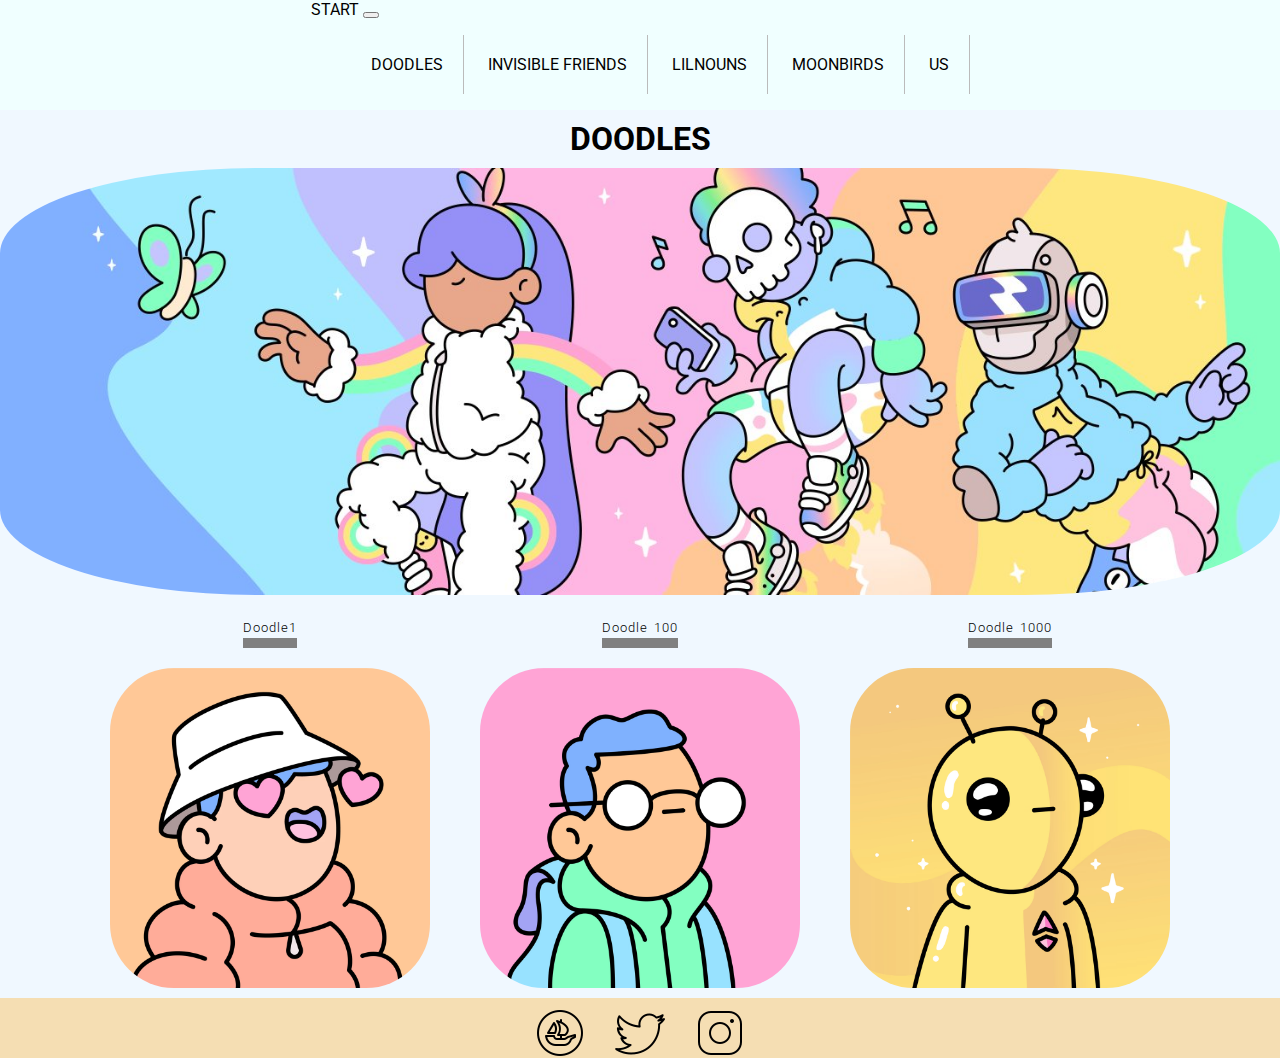
==== pages/doodles.html @ b3904671 "This is my first commit" ====
<!DOCTYPE html>
<html lang="en">

<head>
    <meta charset="UTF-8">
    <meta http-equiv="X-UA-Compatible" content="IE=edge">
    <meta name="viewport" content="width=device-width, initial-scale=1.0">
    <link href="https://cdn.jsdelivr.net/npm/bootstrap@5.0.2/dist/css/bootstrap.min.css" rel="stylesheet"
    integrity="sha384-EVSTQN3/azprG1Anm3QDgpJLIm9Nao0Yz1ztcQTwFspd3yD65VohhpuuCOmLASjC" crossorigin="anonymous">
    <link rel="stylesheet" href="../styles/styles.css">
    <title>Rare Spawn</title>
</head>

<body>
    <header>
        <nav class="navbar navbar-expand-lg navbar-light azure roboto">
            <div class="container-fluid">
                <a class="navbar-brand" href="../index.html">START</a>
                <button class="navbar-toggler" type="button" data-bs-toggle="collapse"
                    data-bs-target="#navbarSupportedContent" aria-controls="navbarSupportedContent"
                    aria-expanded="false" aria-label="Toggle navigation">
                    <span class="navbar-toggler-icon"></span>
                </button>
                <div class="collapse navbar-collapse" id="navbarSupportedContent">
                    <ul class="navbar-nav me-auto mb-2 mb-lg-0">
                        <li class="nav-item">
                            <a class="nav-link active" aria-current="page" href="./doodles.html">DOODLES</a>
                        </li>
                        <li class="nav-item">
                            <a class="nav-link active" aria-current="page" href="./invisiblefriends.html">INVISIBLE FRIENDS</a>
                        </li>
                        <li class="nav-item">
                            <a class="nav-link active" aria-current="page" href="./lilnouns.html">LILNOUNS</a>
                        </li>
                        <li class="nav-item">
                            <a class="nav-link active" aria-current="page" href="./moonbirds.html">MOONBIRDS</a>
                        </li>
                        <li class="nav-item">
                            <a class="nav-link active" aria-current="page" href="./us.html">US</a>
                        </li>
                    </ul>
                </div>
            </div>
        </nav>
    </header>
    <main>
        <h1>DOODLES</h1>
        <img class="banner" src="../images/doodles_banner.jpg" alt="lil nouns banner">
        <section class="padre">
            <div class="nfts">
                <p class="second_paragraph">Doodle1</p>
                <img class="smallimg" src="../images/doodles1.avif" alt="doodles mil">
            </div>
            <div class="nfts">
                <p class="second_paragraph">Doodle 100</p>
                <img class="smallimg" src="../images/doodles100.avif" alt="doodles dos mil">
            </div>
            <div class="nfts">
                <p class="second_paragraph">Doodle 1000</p>
                <img class="smallimg" src="../images/doodles1000.avif" alt="doodles tres mil">
            </div>
        </section>
    </main>
    <footer>
        <div class="social">
            <a href="https://opensea.io/" a target="_blank"> <img src="../images/icons8-opensea-50.png"
                    alt="icono de opensea"></a>
            <a href="https://twitter.com/opensea" a target="_blank"> <img src="../images/icons8-twitter-50.png"
                    alt="icono de twitter"></a>
            <a href="https://www.instagram.com/opensea/?hl=es" a target="_blank"> <img
                    src="../images/icons8-instagram-50.png" alt="icono de instagram"></a>
        </div>
    </footer>
    <script src="https://cdn.jsdelivr.net/npm/bootstrap@5.0.2/dist/js/bootstrap.bundle.min.js"
    integrity="sha384-MrcW6ZMFYlzcLA8Nl+NtUVF0sA7MsXsP1UyJoMp4YLEuNSfAP+JcXn/tWtIaxVXM" crossorigin="anonymous">
</script>
</body>

</html>
---- styles/styles.css ----
@import url('https://fonts.googleapis.com/css2?family=Roboto:ital@0;1&display=swap');

body {
margin: 0;
font-family: Roboto sans-serif;
background-color: aliceblue;
}

.azure{
    background-color: azure;
}
.roboto{
    font-family: Roboto, sans-serif;
}

header {
    display: flex;
    justify-content: center;
    background-color: azure;
}

ul li {
    display:inline-flex;
    list-style-type: none;
}

li {
    font-family: Roboto, sans-serif; 
    border-right: 1px solid #bbb;
    padding: 20px;
}

a {
    color: black;
    text-decoration: none;
}


p {font-family: Roboto, sans serif;

    font-weight:300; 
    
    font-size: 10px;
    
    text-align: left ;
    
    line-height: 20px;
    
    letter-spacing: 8px; 
    
    word-spacing: 15px;
    
    text-transform:uppercase;

    color: black;
}

h1{
    text-align: center;
    font-family: Roboto, sans-serif; 
    margin: 10px;
}

h2{
    text-align: center;
    font-family: Roboto, sans-serif; 
    margin: 20px;
}

.second_paragraph{
    color: black;
    text-transform: capitalize;
    font-size: small;
    text-align: center;
    border-bottom: 10px solid grey;
    word-spacing: 2px;
    letter-spacing: 1px; 
    margin-bottom: 10px;
}
.banner {
    display: flex;
    margin: auto;
    border-radius: 20%;
    margin-top: 10px;
    max-width: 100%;
    height:auto;
}
.banner2 {
    display: flex;
    border-radius: 20%;
    margin-top: 10px;
    max-height: 500px;
    width: 100vh;
}
img {
    display: block;
    margin: auto;
    border-radius: 20%;
    margin-top: 10px;
}

footer{
    margin: auto;
    margin-top: 0;
    background-color: wheat
}

.social {
    display: flex;
    justify-content: center;
}

.social img {
    margin-left: 15px;
    margin-right: 15px;
}

.padre{
    display: flex;
    justify-content: space-between;
    max-width: 120vh;
    margin: auto;
}

.hijo {
    justify-content: center;
    border-radius: 20%;
    margin-top: 10px;
    
}

.nfts{
    display: flex;
    flex-direction: column;
    align-items: center;
    padding: 10px;
}

.smallimg {
    display: flex;
    justify-content: space-between;
    max-width: 320px;
    justify-content: center;
    border-radius: 20%;
    margin-top: 10px;
}

.contenedor{
    margin: 0;
    background-color: white;
    width: 100%;
    display: grid;
    justify-content: center;
    align-items: center;
    grid-template-columns: repeat(3,400px);
    grid-template-rows: repeat(3, 300px);
    grid-template-areas:
    "cero uno dos"
    "tres cuatro cinco"
    "nueve nueve nueve";
}

.contimg{
    background-color:aliceblue;
    width: 100%;
    height: 300px;
    justify-content: center;
    align-items: center;
    display: flex;
}

.contimguno{
    grid-area: cero;
}
.contimguno{
    grid-area: uno;
}
.contimgdos{
    grid-area: dos;
}
.contimgtres{
    grid-area: tres;
}
.contimgcuatro{
    grid-area: cuatro;
}
.contimgcinco{
    grid-area: cinco;
}
.contimgnueve{
    grid-area: nueve;
}

.imgUs{
    background-color:gainsboro;
    color: black;
    font-family: Roboto sans-serif;
    font-weight: 300;
    font-size: 25px;
    height: 90%;
    width: 90%;
    text-align: center;
}

.imgUsb{
    font-weight: 300;
    font-size: 25px;
    width: 60%;
    max-height: 80%;
}

@media screen and (min-width: 1366px) {
    body{
        background-color: silver;
    }
}

@media screen and (max-width: 1366px){
    .contenedor {
        grid-template-columns: repeat(2,400px);
        grid-template-rows: repeat(4, 300px);
        grid-template-areas:
        "cero uno"
        "dos tres"
        "cuatro cinco"
        "nueve nueve"
    }}

@media screen and (max-width: 720px){
    .contenedor {
        grid-template-columns: repeat(1,300px);
        grid-template-rows: repeat(7, 300px);
        grid-template-areas:
        "cero"
        "uno"
        "dos" 
        "tres"
        "cuatro" 
        "cinco"
        "nueve"
    }}

@media screen and (max-width: 360px){
        .contenedor {
            grid-template-columns: repeat(1,200px);
            grid-template-rows: repeat(7, 300px);
            grid-template-areas:
            "cero"
            "uno"
            "dos" 
            "tres"
            "cuatro" 
            "cinco"
            "nueve"
        }}
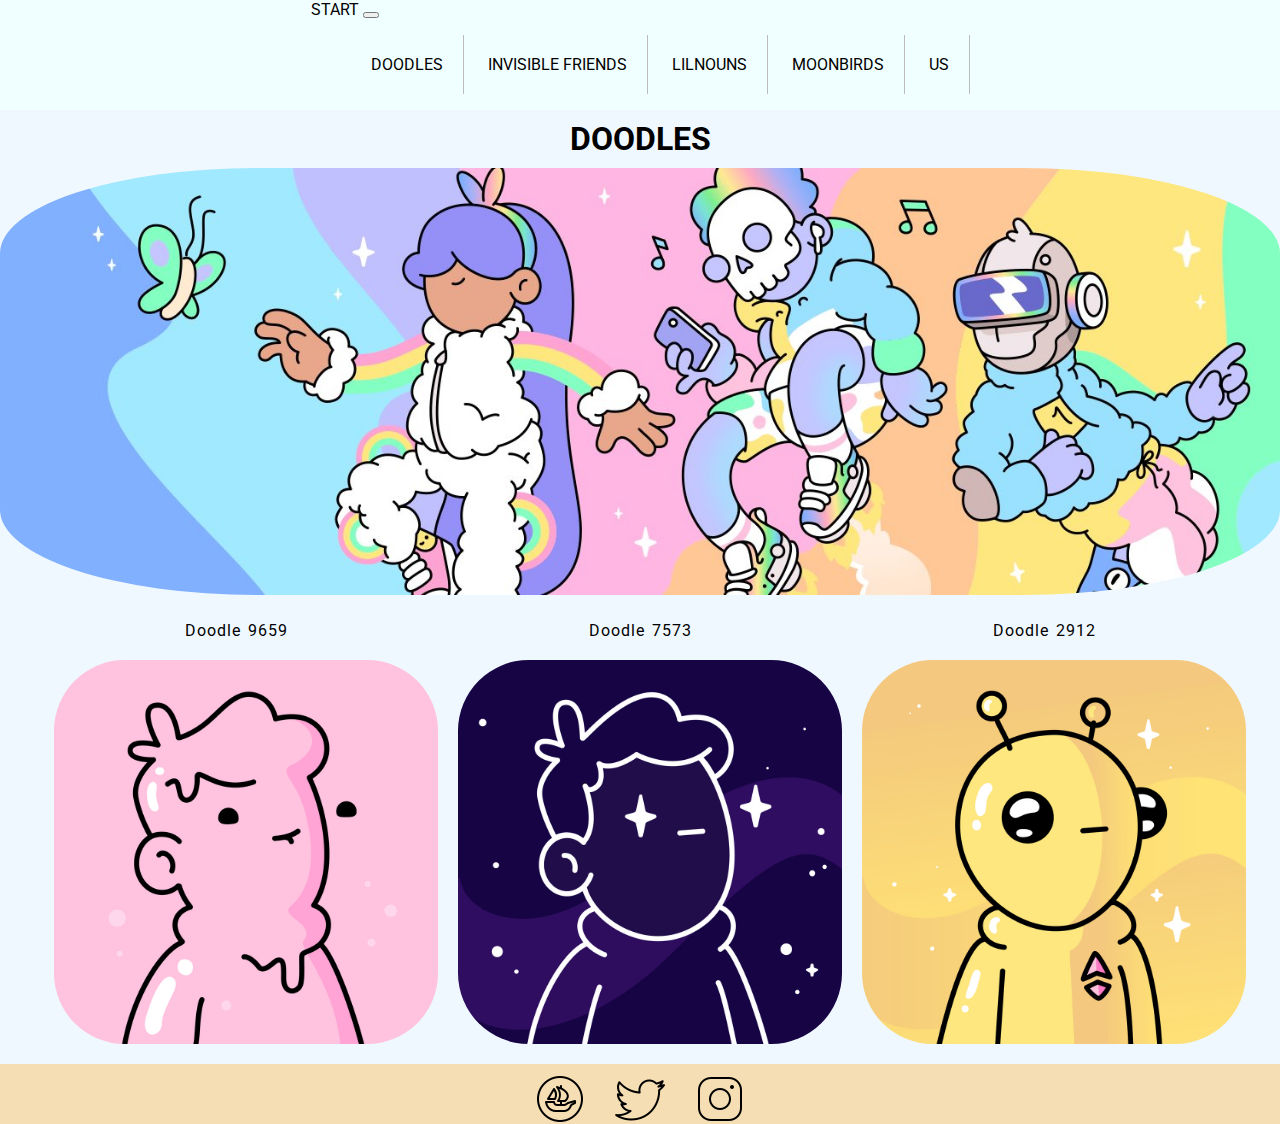
==== commit 7ce8b00b: "Segundo commit. Todos los Flex del HTML son responsive y las imagenes de index y doodles estan linke" ====
--- a/pages/doodles.html
+++ b/pages/doodles.html
@@ -45,19 +45,21 @@
     </header>
     <main>
         <h1>DOODLES</h1>
-        <img class="banner" src="../images/doodles_banner.jpg" alt="lil nouns banner">
+        <a href="https://doodles.app/" a target="_blank"> <img class="banner" src="../images/doodles_banner.jpg" alt="lil nouns banner"></a>
         <section class="padre">
             <div class="nfts">
-                <p class="second_paragraph">Doodle1</p>
-                <img class="smallimg" src="../images/doodles1.avif" alt="doodles mil">
+                <p class="second_paragraph">Doodle 9659</p>
+                <a href="https://opensea.io/assets/ethereum/0x8a90cab2b38dba80c64b7734e58ee1db38b8992e/9659" a target="_blank">
+                <img class="nfts" src="../images/doodle_9659.avif" alt="doodles nueve mil"></a>
             </div>
             <div class="nfts">
-                <p class="second_paragraph">Doodle 100</p>
-                <img class="smallimg" src="../images/doodles100.avif" alt="doodles dos mil">
+                <p class="second_paragraph">Doodle 7573</p>
+                <a href="https://opensea.io/assets/ethereum/0x8a90cab2b38dba80c64b7734e58ee1db38b8992e/7573" a target="_blank">
+                <img class="nfts" src="../images/doodle_7573.avif" alt="doodles siete mil"> </a>
             </div>
             <div class="nfts">
-                <p class="second_paragraph">Doodle 1000</p>
-                <img class="smallimg" src="../images/doodles1000.avif" alt="doodles tres mil">
+                <p class="second_paragraph">Doodle 2912</p>
+                <a href="https://opensea.io/assets/ethereum/0x8a90cab2b38dba80c64b7734e58ee1db38b8992e/2912" a target="_blank"> <img class="nfts" src="../images/doodles1000.avif" alt="doodles tres mil"></a>
             </div>
         </section>
     </main>
--- a/styles/styles.css
+++ b/styles/styles.css
@@ -1,15 +1,16 @@
 @import url('https://fonts.googleapis.com/css2?family=Roboto:ital@0;1&display=swap');
 
 body {
-margin: 0;
-font-family: Roboto sans-serif;
-background-color: aliceblue;
-}
-
-.azure{
+    margin: 0;
+    font-family: Roboto sans-serif;
+    background-color: aliceblue;
+}
+
+.azure {
     background-color: azure;
 }
-.roboto{
+
+.roboto {
     font-family: Roboto, sans-serif;
 }
 
@@ -20,12 +21,12 @@
 }
 
 ul li {
-    display:inline-flex;
+    display: inline-flex;
     list-style-type: none;
 }
 
 li {
-    font-family: Roboto, sans-serif; 
+    font-family: Roboto, sans-serif;
     border-right: 1px solid #bbb;
     padding: 20px;
 }
@@ -36,55 +37,52 @@
 }
 
 
-p {font-family: Roboto, sans serif;
-
-    font-weight:300; 
-    
-    font-size: 10px;
-    
-    text-align: left ;
-    
-    line-height: 20px;
-    
-    letter-spacing: 8px; 
-    
-    word-spacing: 15px;
-    
-    text-transform:uppercase;
-
-    color: black;
-}
-
-h1{
-    text-align: center;
-    font-family: Roboto, sans-serif; 
+p {
+    font-family: Roboto, sans serif;
+
+}
+
+h1 {
+    text-align: center;
+    font-family: Roboto, sans-serif;
     margin: 10px;
 }
 
-h2{
-    text-align: center;
-    font-family: Roboto, sans-serif; 
+h2 {
+    text-align: center;
+    font-family: Roboto, sans-serif;
     margin: 20px;
 }
 
-.second_paragraph{
+.second_paragraph {
     color: black;
     text-transform: capitalize;
-    font-size: small;
-    text-align: center;
-    border-bottom: 10px solid grey;
+    font-size: medium;
+    text-align: center;
     word-spacing: 2px;
-    letter-spacing: 1px; 
+    letter-spacing: 1px;
     margin-bottom: 10px;
 }
+
+.third_paragraph {
+    color: black;
+    text-transform: capitalize;
+    font-size: medium;
+    text-align: center;
+    word-spacing: 2px;
+    letter-spacing: 1px;
+    margin-bottom: 10px;
+}
+
 .banner {
     display: flex;
     margin: auto;
     border-radius: 20%;
     margin-top: 10px;
     max-width: 100%;
-    height:auto;
-}
+    height: auto;
+}
+
 .banner2 {
     display: flex;
     border-radius: 20%;
@@ -92,6 +90,7 @@
     max-height: 500px;
     width: 100vh;
 }
+
 img {
     display: block;
     margin: auto;
@@ -99,7 +98,7 @@
     margin-top: 10px;
 }
 
-footer{
+footer {
     margin: auto;
     margin-top: 0;
     background-color: wheat
@@ -115,10 +114,10 @@
     margin-right: 15px;
 }
 
-.padre{
-    display: flex;
-    justify-content: space-between;
-    max-width: 120vh;
+.padre {
+    display: flex;
+    flex-wrap: wrap;
+    justify-content: center;
     margin: auto;
 }
 
@@ -126,14 +125,18 @@
     justify-content: center;
     border-radius: 20%;
     margin-top: 10px;
-    
-}
-
-.nfts{
-    display: flex;
-    flex-direction: column;
-    align-items: center;
+
+}
+
+.nfts {
+    flex-basis: 33,33%;
+    max-width: 33,33%;
     padding: 10px;
+}
+
+.nfts img {
+    max-width: 100%;
+    height: auto;
 }
 
 .smallimg {
@@ -145,23 +148,23 @@
     margin-top: 10px;
 }
 
-.contenedor{
+.contenedor {
     margin: 0;
     background-color: white;
     width: 100%;
     display: grid;
     justify-content: center;
     align-items: center;
-    grid-template-columns: repeat(3,400px);
+    grid-template-columns: repeat(3, 400px);
     grid-template-rows: repeat(3, 300px);
     grid-template-areas:
-    "cero uno dos"
-    "tres cuatro cinco"
-    "nueve nueve nueve";
-}
-
-.contimg{
-    background-color:aliceblue;
+        "cero uno dos"
+        "tres cuatro cinco"
+        "nueve nueve nueve";
+}
+
+.contimg {
+    background-color: aliceblue;
     width: 100%;
     height: 300px;
     justify-content: center;
@@ -169,30 +172,36 @@
     display: flex;
 }
 
-.contimguno{
+.contimguno {
     grid-area: cero;
 }
-.contimguno{
+
+.contimguno {
     grid-area: uno;
 }
-.contimgdos{
+
+.contimgdos {
     grid-area: dos;
 }
-.contimgtres{
+
+.contimgtres {
     grid-area: tres;
 }
-.contimgcuatro{
+
+.contimgcuatro {
     grid-area: cuatro;
 }
-.contimgcinco{
+
+.contimgcinco {
     grid-area: cinco;
 }
-.contimgnueve{
+
+.contimgnueve {
     grid-area: nueve;
 }
 
-.imgUs{
-    background-color:gainsboro;
+.imgUs {
+    background-color: gainsboro;
     color: black;
     font-family: Roboto sans-serif;
     font-weight: 300;
@@ -202,7 +211,7 @@
     text-align: center;
 }
 
-.imgUsb{
+.imgUsb {
     font-weight: 300;
     font-size: 25px;
     width: 60%;
@@ -210,46 +219,74 @@
 }
 
 @media screen and (min-width: 1366px) {
-    body{
+    body {
         background-color: silver;
     }
 }
 
-@media screen and (max-width: 1366px){
+@media screen and (max-width: 1366px) {
     .contenedor {
-        grid-template-columns: repeat(2,400px);
+        grid-template-columns: repeat(2, 400px);
         grid-template-rows: repeat(4, 300px);
         grid-template-areas:
-        "cero uno"
-        "dos tres"
-        "cuatro cinco"
-        "nueve nueve"
-    }}
-
-@media screen and (max-width: 720px){
+            "cero uno"
+            "dos tres"
+            "cuatro cinco"
+            "nueve nueve"
+    }
+}
+
+@media screen and (max-width: 720px) {
     .contenedor {
-        grid-template-columns: repeat(1,300px);
+        grid-template-columns: repeat(1, 300px);
         grid-template-rows: repeat(7, 300px);
         grid-template-areas:
-        "cero"
-        "uno"
-        "dos" 
-        "tres"
-        "cuatro" 
-        "cinco"
-        "nueve"
-    }}
-
-@media screen and (max-width: 360px){
-        .contenedor {
-            grid-template-columns: repeat(1,200px);
-            grid-template-rows: repeat(7, 300px);
-            grid-template-areas:
             "cero"
             "uno"
-            "dos" 
+            "dos"
             "tres"
-            "cuatro" 
+            "cuatro"
             "cinco"
             "nueve"
-        }}+    }
+}
+
+@media screen and (max-width: 360px) {
+    .contenedor {
+        grid-template-columns: repeat(1, 200px);
+        grid-template-rows: repeat(7, 300px);
+        grid-template-areas:
+            "cero"
+            "uno"
+            "dos"
+            "tres"
+            "cuatro"
+            "cinco"
+            "nueve"
+    }
+}
+
+@media screen and (max-width: 1800px) {
+    .nfts {
+        flex-basis: 30%;
+        max-width: 30%;
+    }
+}
+
+@media screen and (max-width: 768px) {
+    .nfts {
+        flex-basis: 50%;
+        max-width: 50%;
+    }
+}
+
+@media screen and (max-width: 480px) {
+    .nfts {
+        flex-basis: 100%;
+        max-width: 100%;
+    }
+
+    .padre {
+        flex-direction: column;
+    }
+}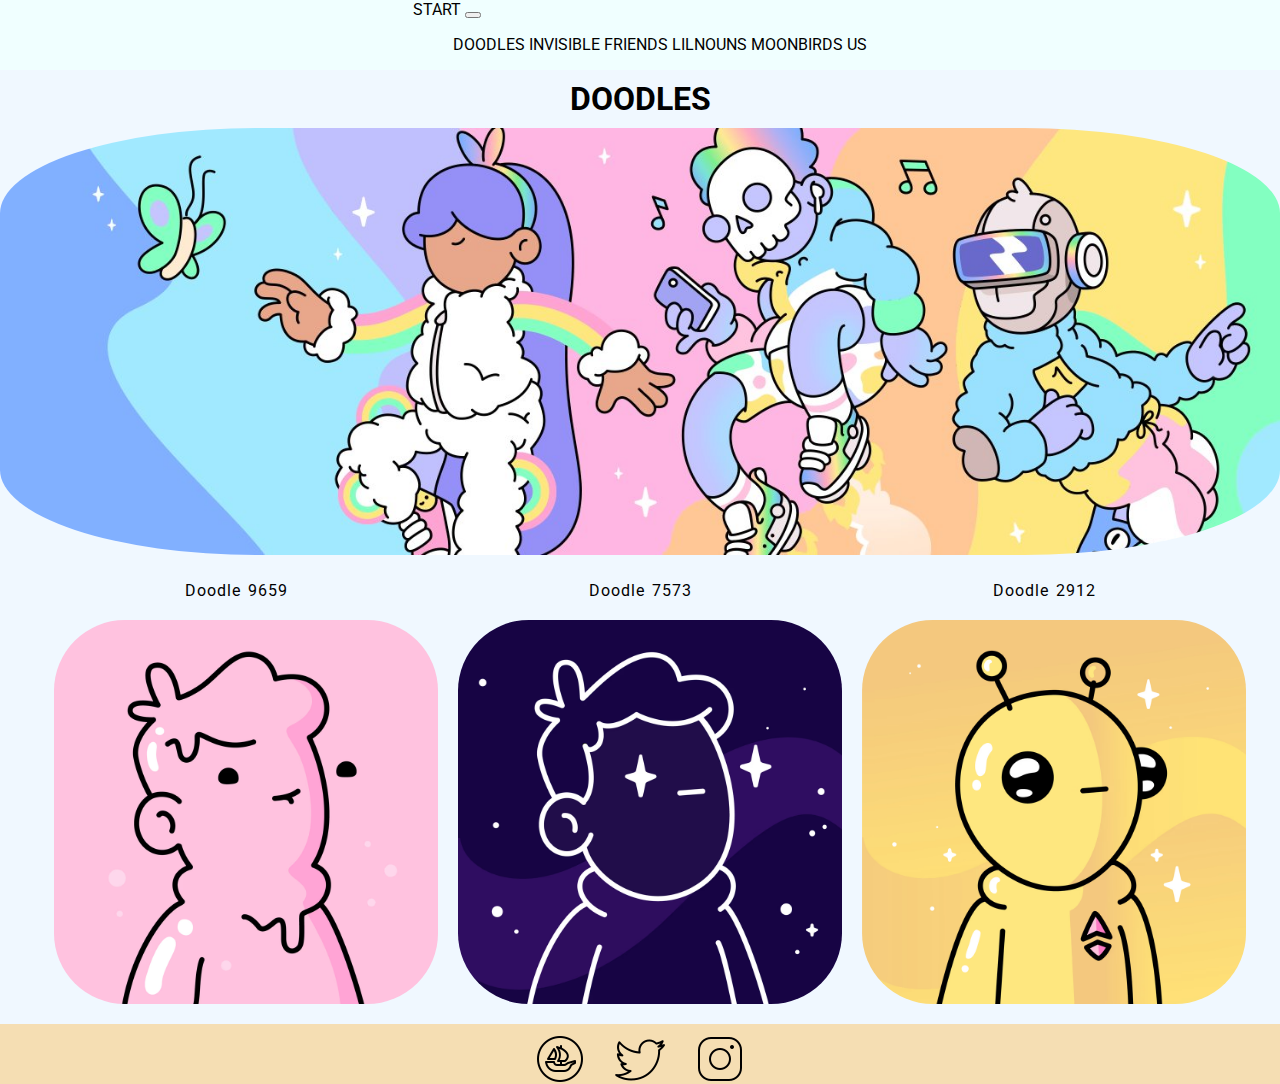
==== commit b7870c02: "SASS Incorporado a todas las clases del sitio. Correcciones en detalles de los htmls." ====
--- a/pages/doodles.html
+++ b/pages/doodles.html
@@ -7,7 +7,7 @@
     <meta name="viewport" content="width=device-width, initial-scale=1.0">
     <link href="https://cdn.jsdelivr.net/npm/bootstrap@5.0.2/dist/css/bootstrap.min.css" rel="stylesheet"
     integrity="sha384-EVSTQN3/azprG1Anm3QDgpJLIm9Nao0Yz1ztcQTwFspd3yD65VohhpuuCOmLASjC" crossorigin="anonymous">
-    <link rel="stylesheet" href="../styles/styles.css">
+    <link rel="stylesheet" href="../styles/sass.css">
     <title>Rare Spawn</title>
 </head>
 
--- a/styles/sass.css
+++ b/styles/sass.css
@@ -0,0 +1,272 @@
+@import url("https://fonts.googleapis.com/css2?family=Roboto:ital@0;1&display=swap");
+body {
+  margin: 0;
+  font-family: Roboto sans-serif;
+  background-color: aliceblue;
+}
+
+a {
+  color: black;
+  text-decoration: none;
+}
+
+h1 {
+  text-align: center;
+  font-family: Roboto, sans-serif;
+  margin: 10px;
+}
+
+h2 {
+  text-align: center;
+  font-family: Roboto, sans-serif;
+  margin: 30px;
+}
+
+.azure {
+  background-color: azure;
+}
+
+.roboto {
+  font-family: Roboto, sans-serif;
+}
+
+p {
+  font-family: Roboto, sans serif;
+}
+
+.second_paragraph {
+  color: black;
+  text-transform: capitalize;
+  font-size: medium;
+  text-align: center;
+  word-spacing: 2px;
+  letter-spacing: 1px;
+  margin-bottom: 10px;
+}
+
+.third_paragraph {
+  color: black;
+  text-transform: capitalize;
+  font-size: medium;
+  text-align: center;
+  word-spacing: 2px;
+  letter-spacing: 1px;
+  margin-bottom: 10px;
+}
+
+img {
+  display: block;
+  margin: auto;
+  border-radius: 20%;
+  margin-top: 10px;
+}
+
+.smallimg {
+  display: flex;
+  justify-content: space-between;
+  max-width: 320px;
+  justify-content: center;
+  border-radius: 20%;
+  margin-top: 10px;
+}
+
+header {
+  display: flex;
+  justify-content: center;
+  background-color: azure;
+}
+header ul li {
+  display: inline-flex;
+  list-style-type: none;
+}
+header ul li li {
+  font-family: Roboto, sans-serif;
+  border-right: 1px solid #bbb;
+  padding: 20px;
+}
+
+.contenedor {
+  font-family: Roboto sans-serif;
+  margin: 0;
+  background-color: aliceblue;
+  width: 100%;
+  display: grid;
+  justify-content: center;
+  align-items: center;
+  grid-template-columns: repeat(3, 400px);
+  grid-template-rows: repeat(3, 300px);
+  grid-template-areas: "cero uno dos" "tres cuatro cinco" "nueve nueve nueve";
+}
+
+.contimg {
+  background-color: aliceblue;
+  width: 100%;
+  height: 300px;
+  justify-content: center;
+  align-items: center;
+  display: flex;
+}
+
+.contimguno {
+  grid-area: cero;
+}
+
+.contimguno {
+  grid-area: uno;
+}
+
+.contimgdos {
+  grid-area: dos;
+}
+
+.contimgtres {
+  grid-area: tres;
+}
+
+.contimgcuatro {
+  grid-area: cuatro;
+}
+
+.contimgcinco {
+  grid-area: cinco;
+}
+
+.contimgnueve {
+  grid-area: nueve;
+}
+
+.imgUs {
+  background-color: gainsboro;
+  color: black;
+  font-family: Roboto sans-serif;
+  font-weight: 300;
+  font-size: 25px;
+  height: 90%;
+  width: 90%;
+  text-align: center;
+}
+
+.imgUsb {
+  font-weight: 300;
+  font-size: 25px;
+  width: 50%;
+  max-height: 70%;
+}
+
+.nfts {
+  flex-basis: 33, 33%;
+  max-width: 33, 33%;
+  padding: 10px;
+}
+
+.nfts img {
+  max-width: 100%;
+  height: auto;
+}
+
+.banner {
+  display: flex;
+  margin: auto;
+  border-radius: 20%;
+  margin-top: 10px;
+  max-width: 100%;
+  max-height: 500px;
+  height: auto;
+}
+
+.banner2 {
+  display: flex;
+  margin: auto;
+  border-radius: 20%;
+  margin-top: 10px;
+  max-height: 500px;
+  width: 100vh;
+}
+
+.nfts {
+  flex-basis: 33, 33%;
+  max-width: 33, 33%;
+  padding: 10px;
+}
+
+.nfts img {
+  max-width: 100%;
+  height: auto;
+}
+
+.padre {
+  display: flex;
+  flex-wrap: wrap;
+  justify-content: center;
+  margin: auto;
+}
+
+.hijo {
+  justify-content: center;
+  border-radius: 20%;
+  margin-top: 10px;
+}
+
+footer {
+  margin: auto;
+  margin-top: 0;
+  background-color: wheat;
+}
+
+.social {
+  display: flex;
+  justify-content: center;
+}
+
+.social img {
+  margin-left: 15px;
+  margin-right: 15px;
+}
+
+@media screen and (min-width: 1366px) {
+  body {
+    background-color: silver;
+  }
+}
+@media screen and (max-width: 1366px) {
+  .contenedor {
+    grid-template-columns: repeat(2, 400px);
+    grid-template-rows: repeat(4, 300px);
+    grid-template-areas: "cero uno" "dos tres" "cuatro cinco" "nueve nueve";
+  }
+}
+@media screen and (max-width: 720px) {
+  .contenedor {
+    grid-template-columns: repeat(1, 300px);
+    grid-template-rows: repeat(7, 300px);
+    grid-template-areas: "cero" "uno" "dos" "tres" "cuatro" "cinco" "nueve";
+  }
+}
+@media screen and (max-width: 360px) {
+  .contenedor {
+    grid-template-columns: repeat(1, 200px);
+    grid-template-rows: repeat(7, 300px);
+    grid-template-areas: "cero" "uno" "dos" "tres" "cuatro" "cinco" "nueve";
+  }
+}
+@media screen and (max-width: 2800px) {
+  .nfts {
+    flex-basis: 30%;
+    max-width: 30%;
+  }
+}
+@media screen and (max-width: 768px) {
+  .nfts {
+    flex-basis: 50%;
+    max-width: 50%;
+  }
+}
+@media screen and (max-width: 480px) {
+  .nfts {
+    flex-basis: 100%;
+    max-width: 100%;
+  }
+  .padre {
+    flex-direction: column;
+  }
+}/*# sourceMappingURL=sass.css.map */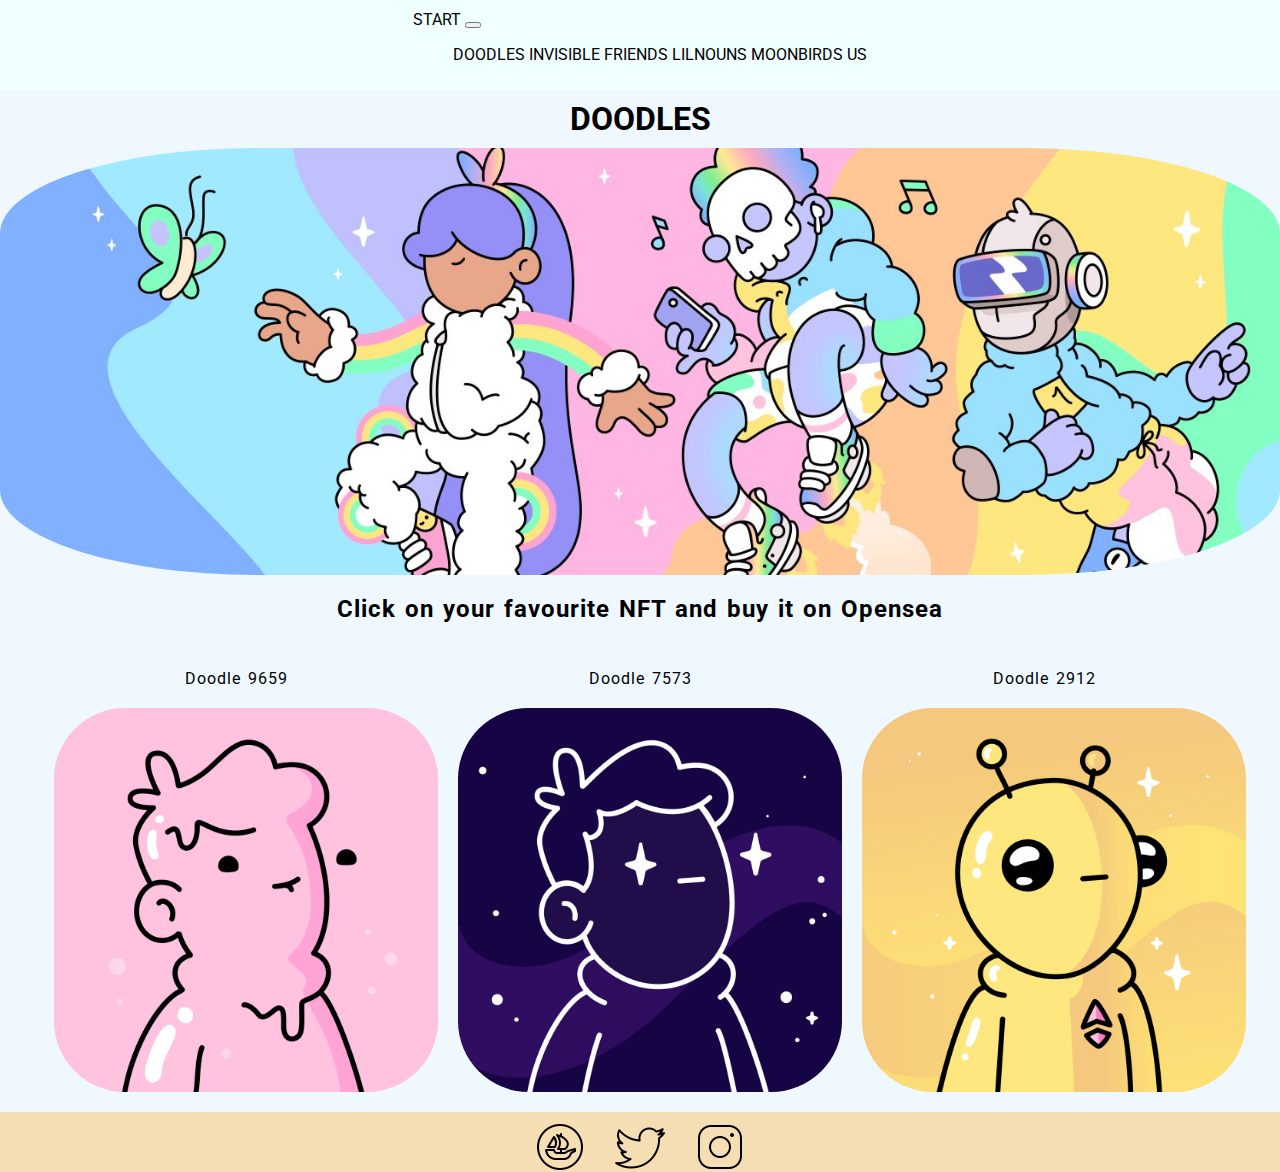
==== commit f64bf401: "Realice modificaciones en clases, cree una nueva clase para el footer. Sume texto en las paginas par" ====
--- a/pages/doodles.html
+++ b/pages/doodles.html
@@ -8,9 +8,8 @@
     <link href="https://cdn.jsdelivr.net/npm/bootstrap@5.0.2/dist/css/bootstrap.min.css" rel="stylesheet"
     integrity="sha384-EVSTQN3/azprG1Anm3QDgpJLIm9Nao0Yz1ztcQTwFspd3yD65VohhpuuCOmLASjC" crossorigin="anonymous">
     <link rel="stylesheet" href="../styles/sass.css">
-    <title>Rare Spawn</title>
+    <title>Rare Spawns</title>
 </head>
-
 <body>
     <header>
         <nav class="navbar navbar-expand-lg navbar-light azure roboto">
@@ -46,6 +45,7 @@
     <main>
         <h1>DOODLES</h1>
         <a href="https://doodles.app/" a target="_blank"> <img class="banner" src="../images/doodles_banner.jpg" alt="lil nouns banner"></a>
+        <p class="fourth_paragraph"> Click on your favourite NFT and buy it on Opensea</p>
         <section class="padre">
             <div class="nfts">
                 <p class="second_paragraph">Doodle 9659</p>
--- a/styles/sass.css
+++ b/styles/sass.css
@@ -34,26 +34,6 @@
   font-family: Roboto, sans serif;
 }
 
-.second_paragraph {
-  color: black;
-  text-transform: capitalize;
-  font-size: medium;
-  text-align: center;
-  word-spacing: 2px;
-  letter-spacing: 1px;
-  margin-bottom: 10px;
-}
-
-.third_paragraph {
-  color: black;
-  text-transform: capitalize;
-  font-size: medium;
-  text-align: center;
-  word-spacing: 2px;
-  letter-spacing: 1px;
-  margin-bottom: 10px;
-}
-
 img {
   display: block;
   margin: auto;
@@ -68,6 +48,27 @@
   justify-content: center;
   border-radius: 20%;
   margin-top: 10px;
+}
+
+.animated-header {
+  opacity: 0;
+}
+
+.animated-header {
+  opacity: 1;
+  animation: fade-in 2s ease-out;
+}
+
+@keyframes fade-in {
+  from {
+    opacity: 0;
+  }
+  to {
+    opacity: 1;
+  }
+}
+nav {
+  margin: 10px;
 }
 
 header {
@@ -97,8 +98,7 @@
   grid-template-rows: repeat(3, 300px);
   grid-template-areas: "cero uno dos" "tres cuatro cinco" "nueve nueve nueve";
 }
-
-.contimg {
+.contenedor .contimg {
   background-color: aliceblue;
   width: 100%;
   height: 300px;
@@ -169,6 +169,7 @@
   margin: auto;
   border-radius: 20%;
   margin-top: 10px;
+  margin-bottom: 20px;
   max-width: 100%;
   max-height: 500px;
   height: auto;
@@ -208,6 +209,15 @@
 }
 
 footer {
+  margin: auto;
+  margin-top: 0;
+  background-color: wheat;
+}
+
+.indexfooter {
+  position: fixed;
+  bottom: 0;
+  width: 100%;
   margin: auto;
   margin-top: 0;
   background-color: wheat;
@@ -269,4 +279,36 @@
   .padre {
     flex-direction: column;
   }
+}
+.second_paragraph {
+  color: black;
+  text-transform: capitalize;
+  font-size: medium;
+  text-align: center;
+  word-spacing: 2px;
+  letter-spacing: 1px;
+  margin-bottom: 10px;
+}
+
+.third_paragraph {
+  color: black;
+  text-transform: capitalize;
+  font-size: medium;
+  text-align: center;
+  word-spacing: 2px;
+  letter-spacing: 1px;
+  margin-bottom: 10px;
+  color: rgb(70, 6, 6);
+}
+
+.fourth_paragraph {
+  color: black;
+  text-transform: none;
+  font-size: x-large;
+  text-align: center;
+  word-spacing: 2px;
+  letter-spacing: 1px;
+  font-weight: bold;
+  margin-bottom: 20px;
+  margin-top: 20px;
 }/*# sourceMappingURL=sass.css.map */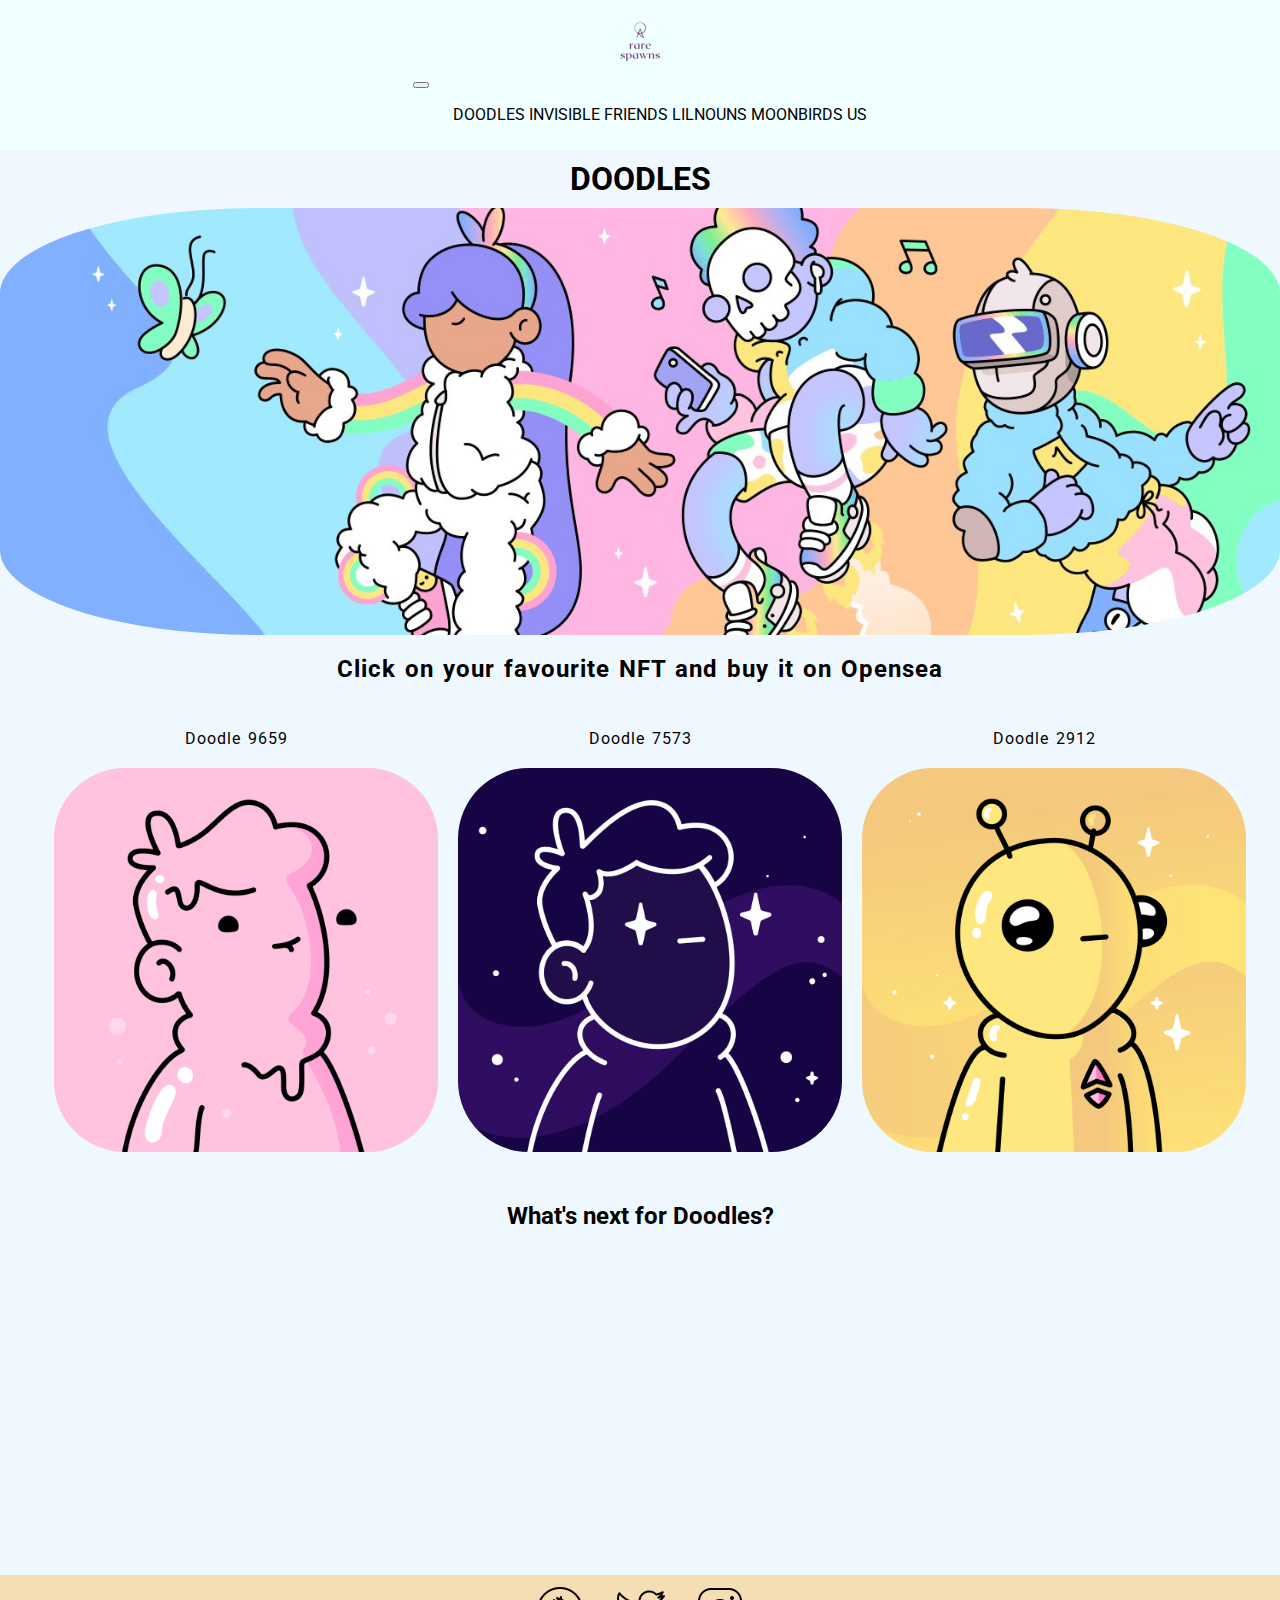
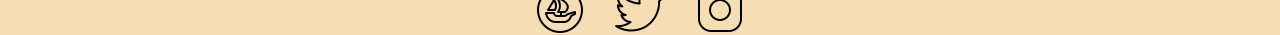
==== commit 80d71475: "Agregue animaciones en los títulos, un logo en la nav bar y mas contenido en el sitio de doodles." ====
--- a/pages/doodles.html
+++ b/pages/doodles.html
@@ -14,7 +14,7 @@
     <header>
         <nav class="navbar navbar-expand-lg navbar-light azure roboto">
             <div class="container-fluid">
-                <a class="navbar-brand" href="../index.html">START</a>
+                <a class="navbar-brand" href="../index.html"><img src="../images/rare_spawns_final_logo.png" alt="rare spawns logo"></a>
                 <button class="navbar-toggler" type="button" data-bs-toggle="collapse"
                     data-bs-target="#navbarSupportedContent" aria-controls="navbarSupportedContent"
                     aria-expanded="false" aria-label="Toggle navigation">
@@ -43,7 +43,7 @@
         </nav>
     </header>
     <main>
-        <h1>DOODLES</h1>
+        <h1 class="animated-header">DOODLES</h1>
         <a href="https://doodles.app/" a target="_blank"> <img class="banner" src="../images/doodles_banner.jpg" alt="lil nouns banner"></a>
         <p class="fourth_paragraph"> Click on your favourite NFT and buy it on Opensea</p>
         <section class="padre">
@@ -62,8 +62,11 @@
                 <a href="https://opensea.io/assets/ethereum/0x8a90cab2b38dba80c64b7734e58ee1db38b8992e/2912" a target="_blank"> <img class="nfts" src="../images/doodles1000.avif" alt="doodles tres mil"></a>
             </div>
         </section>
-    </main>
-    <footer>
+        <h2> What's next for Doodles?</h2>
+        <div class= "video-container">
+            <iframe width="560" height="315" src="https://www.youtube.com/embed/sv9TaQ5z9jw" frameborder="0" allowfullscreen></iframe>
+        </div>
+        <footer>
         <div class="social">
             <a href="https://opensea.io/" a target="_blank"> <img src="../images/icons8-opensea-50.png"
                     alt="icono de opensea"></a>
--- a/styles/sass.css
+++ b/styles/sass.css
@@ -57,6 +57,17 @@
 .animated-header {
   opacity: 1;
   animation: fade-in 2s ease-out;
+}
+
+.video-container {
+  display: flex;
+  justify-content: center;
+  align-items: center;
+  height: 35vh;
+  margin-top: 0;
+  margin-bottom: 0;
+  padding-top: 0;
+  padding-bottom: 0;
 }
 
 @keyframes fade-in {
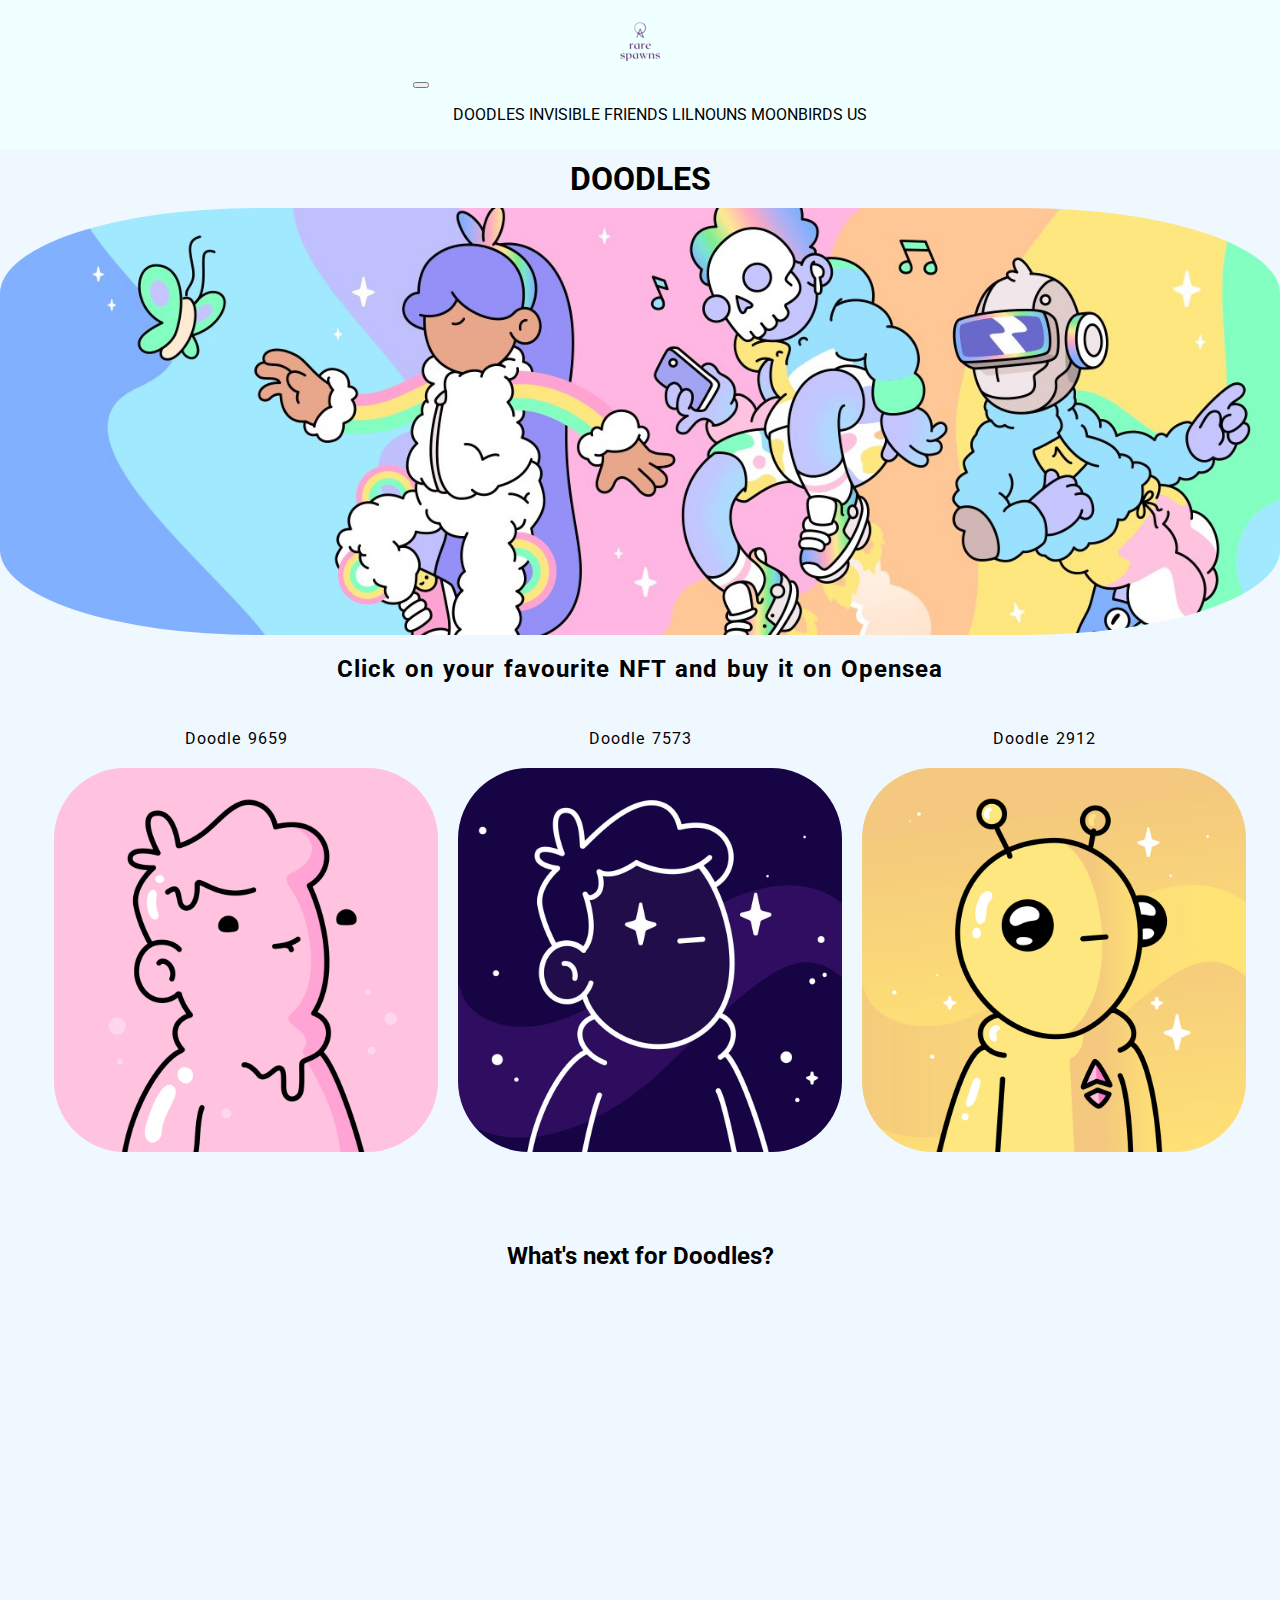
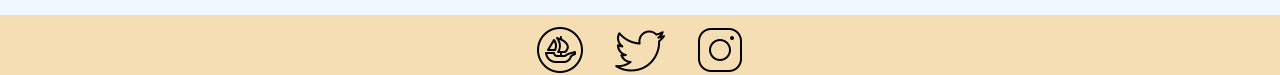
==== commit 2a56b0fb: "Added meta tags, descriptions and keywords. Created Favicon Icon" ====
--- a/pages/doodles.html
+++ b/pages/doodles.html
@@ -5,6 +5,9 @@
     <meta charset="UTF-8">
     <meta http-equiv="X-UA-Compatible" content="IE=edge">
     <meta name="viewport" content="width=device-width, initial-scale=1.0">
+    <meta name="description"
+    content="This is the RareSpawns Doodles section. Here you'll find our Doodles selection and you'll be able to buy our curated NFTs">
+    <meta name="keywords" content="nfts, blockchain, nonfungible, rare, doodles">
     <link href="https://cdn.jsdelivr.net/npm/bootstrap@5.0.2/dist/css/bootstrap.min.css" rel="stylesheet"
     integrity="sha384-EVSTQN3/azprG1Anm3QDgpJLIm9Nao0Yz1ztcQTwFspd3yD65VohhpuuCOmLASjC" crossorigin="anonymous">
     <link rel="stylesheet" href="../styles/sass.css">
--- a/styles/sass.css
+++ b/styles/sass.css
@@ -199,6 +199,7 @@
   flex-basis: 33, 33%;
   max-width: 33, 33%;
   padding: 10px;
+  margin-bottom: 20px;
 }
 
 .nfts img {
@@ -220,15 +221,6 @@
 }
 
 footer {
-  margin: auto;
-  margin-top: 0;
-  background-color: wheat;
-}
-
-.indexfooter {
-  position: fixed;
-  bottom: 0;
-  width: 100%;
   margin: auto;
   margin-top: 0;
   background-color: wheat;
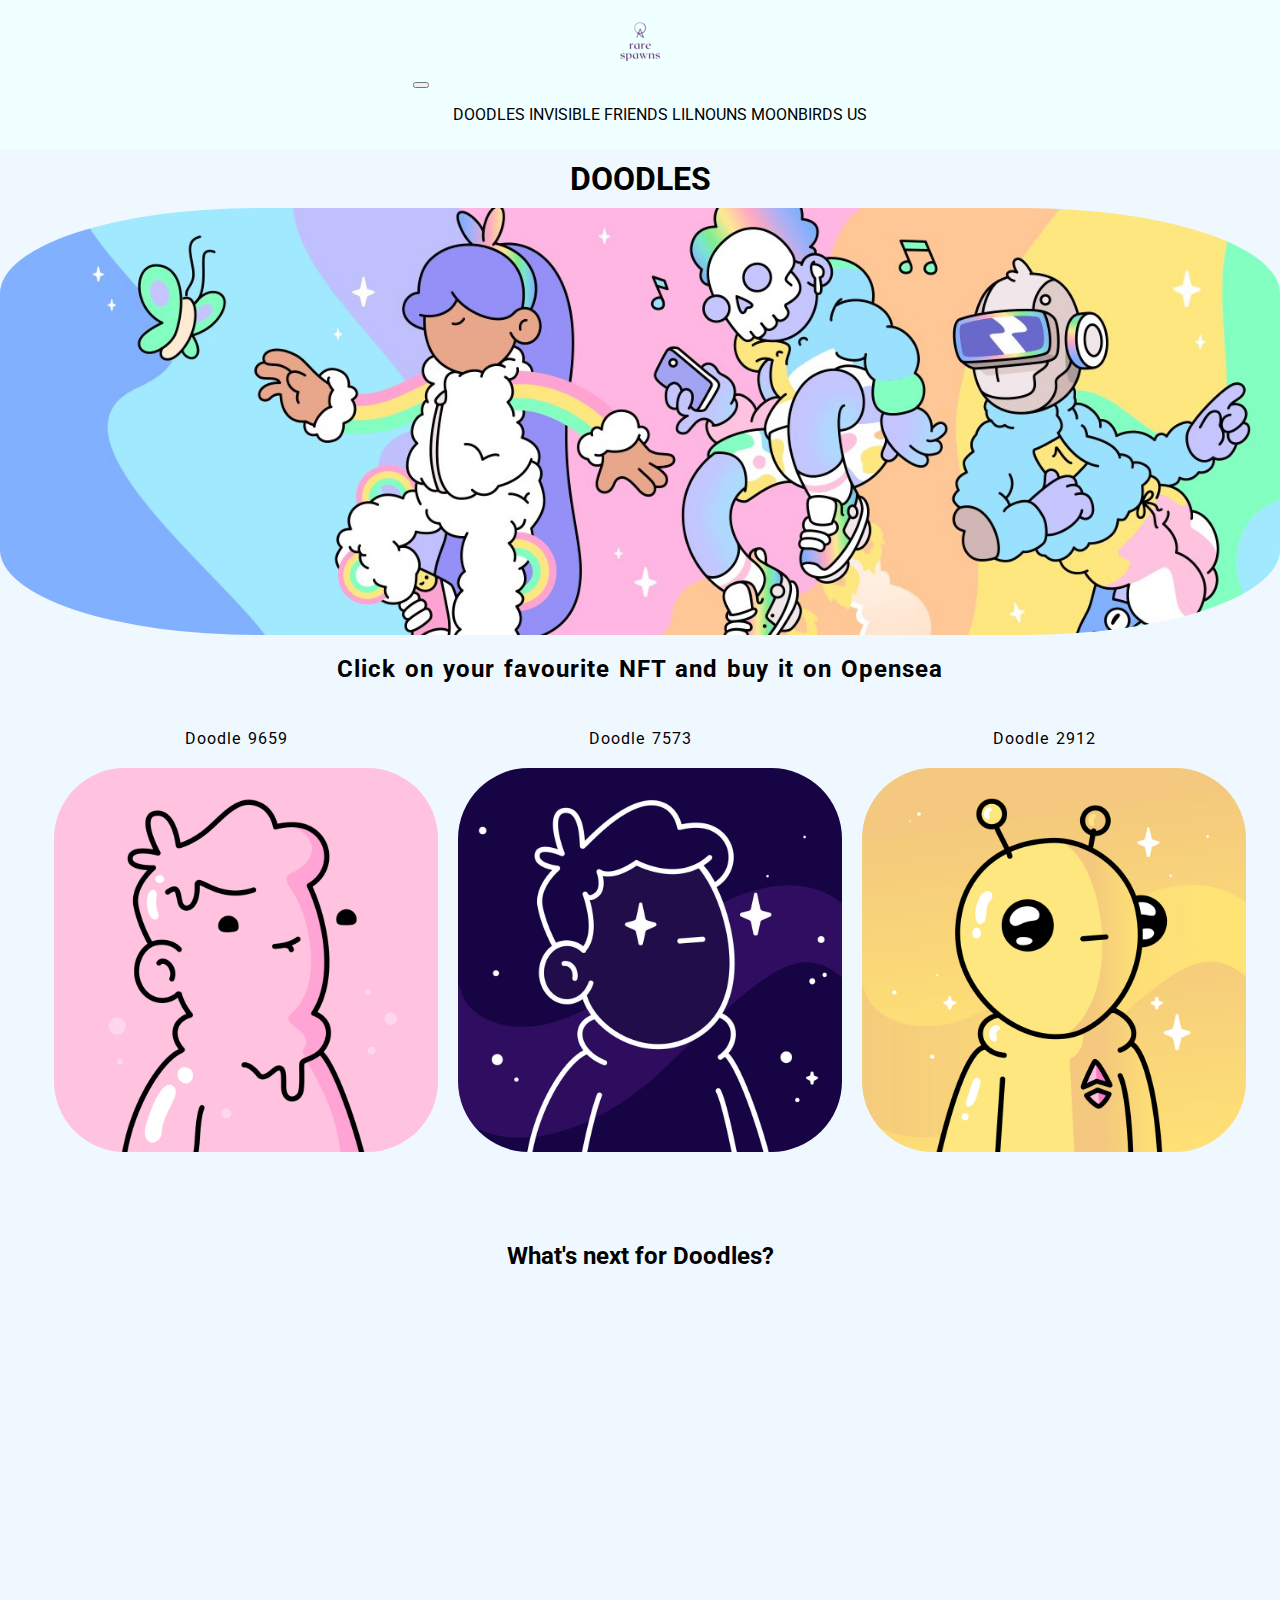
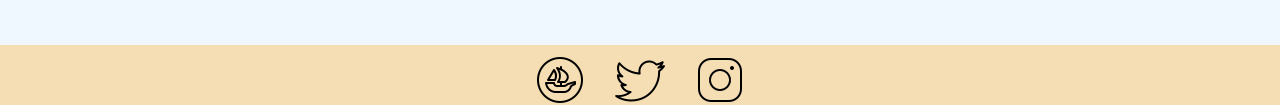
==== commit a8f9d7d1: "Made changes in the Bootstrap style nav bar" ====
--- a/pages/doodles.html
+++ b/pages/doodles.html
@@ -83,5 +83,4 @@
     integrity="sha384-MrcW6ZMFYlzcLA8Nl+NtUVF0sA7MsXsP1UyJoMp4YLEuNSfAP+JcXn/tWtIaxVXM" crossorigin="anonymous">
 </script>
 </body>
-
 </html>--- a/styles/sass.css
+++ b/styles/sass.css
@@ -67,7 +67,8 @@
   margin-top: 0;
   margin-bottom: 0;
   padding-top: 0;
-  padding-bottom: 0;
+  padding-bottom: 20px;
+  margin-bottom: 10px;
 }
 
 @keyframes fade-in {
@@ -95,6 +96,10 @@
   font-family: Roboto, sans-serif;
   border-right: 1px solid #bbb;
   padding: 20px;
+}
+
+.nav-item {
+  font-style: bold;
 }
 
 .contenedor {
